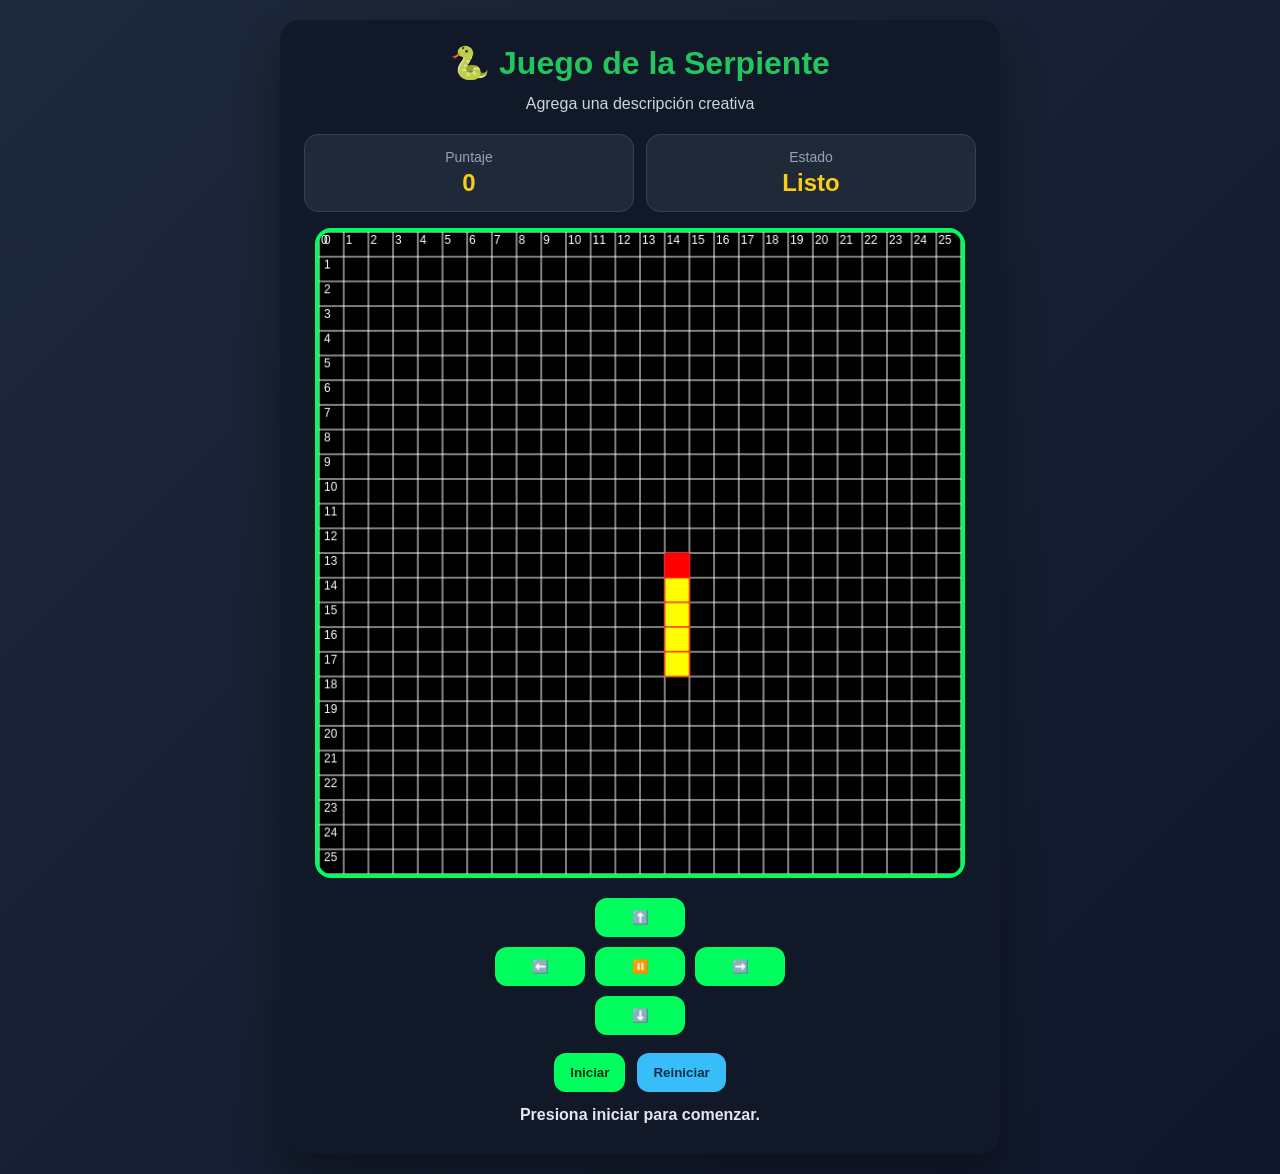
==== index.html @ 5bb53364 "feat: implement grid-based rendering, snake structure, and movement logic" ====
<!DOCTYPE html>
<html lang="es">
<head>
  <meta charset="UTF-8" />
  <meta name="viewport" content="width=device-width, initial-scale=1.0" />
  <title>Juego de la Serpiente - Taller</title>
   <link rel="stylesheet" href="serpiente.css">
</head>
<body>
  <main class="contenedor-juego">
    <h1>🐍 Juego de la Serpiente</h1>
    <p class="descripcion">
      Agrega una descripción creativa
    </p>

    <section class="panel-info">
      <div class="tarjeta-info">
        <span>Puntaje</span>
        <strong id="puntaje">0</strong>
      </div>
      <div class="tarjeta-info">
        <span>Estado</span>
        <strong id="estado">Listo</strong>
      </div>
    </section>

    <canvas id="canvasJuego" width="650" height="650"></canvas>

    <section class="controles">
      <button class="vacio">-</button>
      <button onclick="cambiarDireccion('arriba')">⬆️</button>
      <button class="vacio">-</button>

      <button onclick="cambiarDireccion('izquierda')">⬅️</button>
      <button onclick="pausarJuego()">⏸️</button>
      <button onclick="cambiarDireccion('derecha')">➡️</button>

      <button class="vacio">-</button>
      <button onclick="cambiarDireccion('abajo')">⬇️</button>
      <button class="vacio">-</button>
    </section>

    <section class="acciones">
      <button onclick="iniciarJuego()">Iniciar</button>
      <button class="secundario" onclick="reiniciarJuego()">Reiniciar</button>
    </section>

    <p id="mensaje" class="mensaje">Presiona iniciar para comenzar.</p>
  </main>

  <script src="serpiente.js"></script>
</body>
</html>
---- serpiente.css ----
* {
    box-sizing: border-box;
    margin: 0;
    padding: 0;
    font-family: Arial, Helvetica, sans-serif;
}

body {
    min-height: 100vh;
    background: linear-gradient(135deg, #1e293b, #0f172a);
    color: white;
    display: flex;
    justify-content: center;
    align-items: center;
    padding: 20px;
}

.contenedor-juego {
    width: 100%;
    max-width: 720px;
    background: #111827;
    border-radius: 20px;
    padding: 24px;
    box-shadow: 0 20px 40px rgba(0, 0, 0, 0.35);
    text-align: center;
}

h1 {
    margin-bottom: 10px;
    font-size: 32px;
    color: #22c55e;
}

.descripcion {
    margin-bottom: 18px;
    color: #cbd5e1;
    line-height: 1.5;
}

.panel-info {
    display: flex;
    justify-content: space-between;
    gap: 12px;
    margin-bottom: 16px;
    flex-wrap: wrap;
}

.tarjeta-info {
    flex: 1;
    min-width: 150px;
    background: #1f2937;
    padding: 14px;
    border-radius: 14px;
    border: 1px solid #374151;
}

.tarjeta-info span {
    display: block;
    font-size: 14px;
    color: #94a3b8;
    margin-bottom: 4px;
}

.tarjeta-info strong {
    font-size: 24px;
    color: #facc15;
}

canvas {
    width: 100%;
/* Define el tamaño máximo visual en pantalla para que no se vea estirado ni borroso */
/* Debe coincidir o ser mayor al width="xxx" que pusiste en el HTML */
    max-width: 650px;
    background: #000000;
    border: 4px solid #00ff5e;
    border-radius: 16px;
    display: block;
    margin: 0 auto 20px auto;
}

.controles {
    display: grid;
    grid-template-columns: repeat(3, 90px);
    gap: 10px;
    justify-content: center;
    align-items: center;
    margin-bottom: 18px;
}

.controles button,
.acciones button {
    border: none;
    border-radius: 12px;
    padding: 12px 16px;
    background: #00ff5e;
    color: #052e16;
    font-weight: bold;
    cursor: pointer;
    transition: 0.2s;
}

.controles button:hover,
.acciones button:hover {
    transform: scale(1.05);
    background: #86efac;
}

.vacio {
    visibility: hidden;
}

.acciones {
    display: flex;
    justify-content: center;
    gap: 12px;
    flex-wrap: wrap;
}

.acciones .secundario {
    background: #38bdf8;
    color: #082f49;
}

.mensaje {
    margin-top: 14px;
    color: #e2e8f0;
    min-height: 24px;
    font-weight: bold;
}

@media (max-width: 520px) {
    h1 {
        font-size: 24px;
    }

    .controles {
        grid-template-columns: repeat(3, 75px);
    }

    .controles button,
    .acciones button {
        padding: 10px;
    }
}
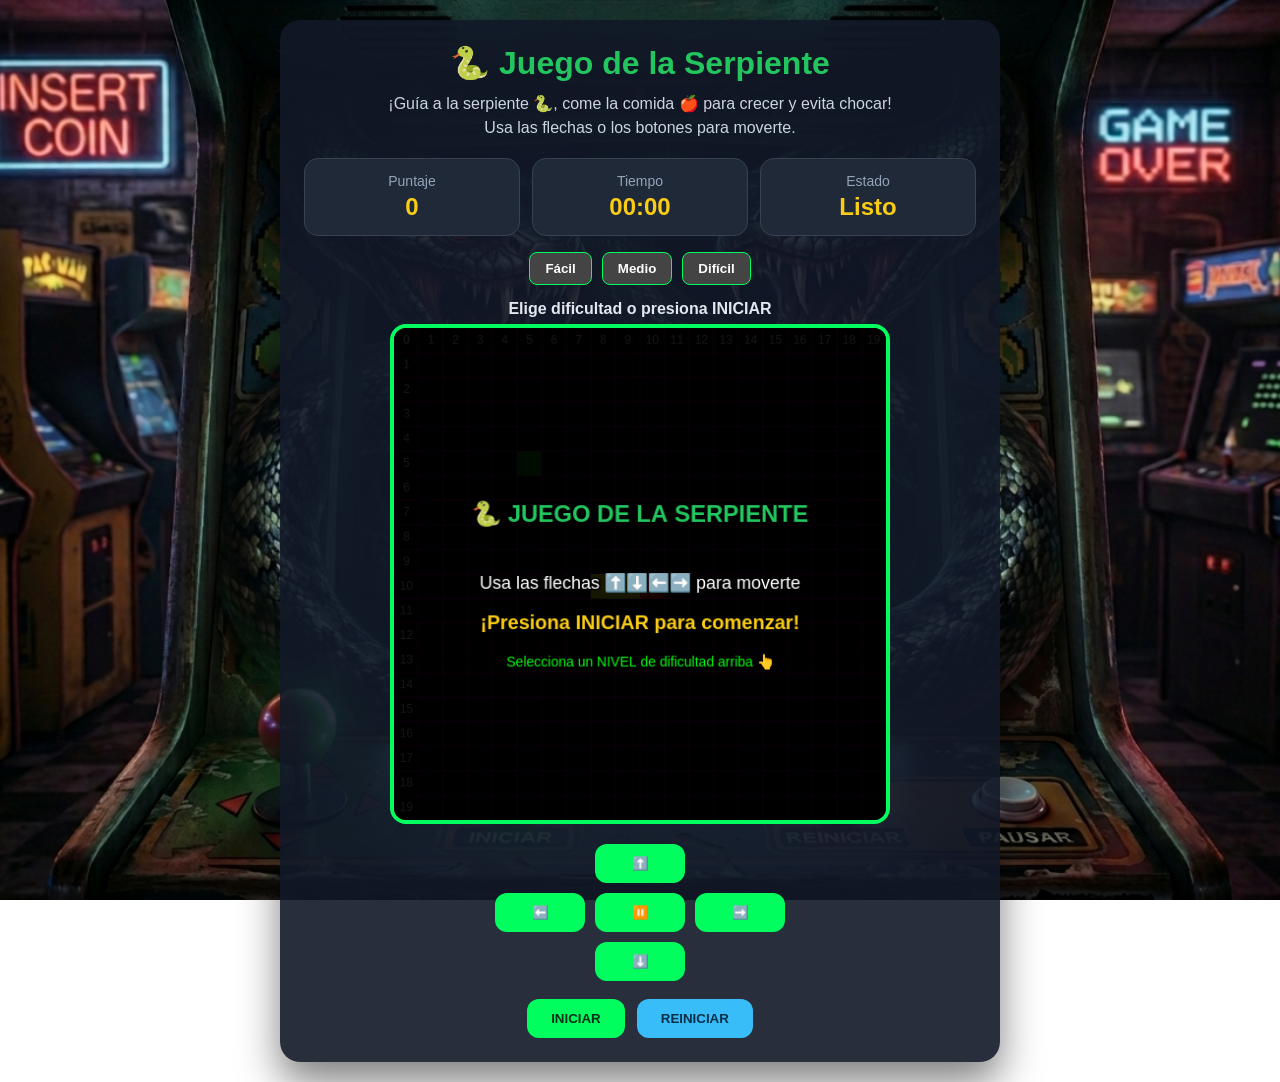
==== commit e46e9016: "Merge game logic and styles from review files to index for Vercel deployment" ====
--- a/index.html
+++ b/index.html
@@ -1,3 +1,4 @@
+<!-- index.html -->
 <!DOCTYPE html>
 <html lang="es">
 <head>
@@ -10,7 +11,8 @@
   <main class="contenedor-juego">
     <h1>🐍 Juego de la Serpiente</h1>
     <p class="descripcion">
-      Agrega una descripción creativa
+      ¡Guía a la serpiente 🐍, come la comida 🍎 para crecer y evita chocar! 
+      <br> Usa las flechas o los botones para moverte.
     </p>
 
     <section class="panel-info">
@@ -19,12 +21,24 @@
         <strong id="puntaje">0</strong>
       </div>
       <div class="tarjeta-info">
+        <span>Tiempo</span>
+        <strong id="tiempo">00:00</strong> 
+      </div>
+      <div class="tarjeta-info">
         <span>Estado</span>
         <strong id="estado">Listo</strong>
       </div>
     </section>
 
-    <canvas id="canvasJuego" width="650" height="650"></canvas>
+    <section class="controles-dificultad">
+      <button onclick="configurarDificultad(300)">Fácil</button>
+      <button onclick="configurarDificultad(150)">Medio</button>
+      <button onclick="configurarDificultad(50)">Difícil</button>
+    </section>
+
+    <p id="mensaje" class="mensaje">Elige dificultad o presiona INICIAR</p>
+
+    <canvas id="canvasJuego" width="500" height="500"></canvas>
 
     <section class="controles">
       <button class="vacio">-</button>
@@ -41,11 +55,10 @@
     </section>
 
     <section class="acciones">
-      <button onclick="iniciarJuego()">Iniciar</button>
-      <button class="secundario" onclick="reiniciarJuego()">Reiniciar</button>
+      <button onclick="iniciarJuego()">INICIAR</button>
+      <button class="secundario" onclick="reiniciarJuego()">REINICIAR</button>
     </section>
 
-    <p id="mensaje" class="mensaje">Presiona iniciar para comenzar.</p>
   </main>
 
   <script src="serpiente.js"></script>
--- a/serpiente.css
+++ b/serpiente.css
@@ -1,3 +1,5 @@
+/* serpiente.css */
+/* 1. RESET Y ESTILOS GLOBALES */
 * {
     box-sizing: border-box;
     margin: 0;
@@ -13,15 +15,25 @@
     justify-content: center;
     align-items: center;
     padding: 20px;
+
+    background-image: url('fondo.png'); /* Asegúrate que el nombre coincida exacto */
+    background-size: cover;             /* Hace que la imagen ocupe toda la pantalla */
+    background-position: center;        /* Centra la imagen para que no se corte raro */
+    background-attachment: fixed;       /* Evita que el fondo se mueva si hay scroll */
+    background-repeat: no-repeat;       /* No permite que la imagen se repita como mosaico */
 }
 
+/* 2. CONTENEDOR PRINCIPAL */
 .contenedor-juego {
     width: 100%;
     max-width: 720px;
-    background: #111827;
+    
+    /* Cambiamos el color sólido por uno con transparencia (0.9 significa 90% opaco) */
+    background: rgba(17, 24, 39, 0.9); 
+    
     border-radius: 20px;
     padding: 24px;
-    box-shadow: 0 20px 40px rgba(0, 0, 0, 0.35);
+    box-shadow: 0 20px 40px rgba(0, 0, 0, 0.5); /* Sombra más fuerte para que resalte */
     text-align: center;
 }
 
@@ -37,6 +49,7 @@
     line-height: 1.5;
 }
 
+/* 3. PANEL DE INFORMACIÓN (PUNTAJE Y ESTADO) */
 .panel-info {
     display: flex;
     justify-content: space-between;
@@ -47,7 +60,7 @@
 
 .tarjeta-info {
     flex: 1;
-    min-width: 150px;
+    min-width: 120px;
     background: #1f2937;
     padding: 14px;
     border-radius: 14px;
@@ -66,11 +79,10 @@
     color: #facc15;
 }
 
+/* 4. AREA DE JUEGO (CANVAS) */
 canvas {
     width: 100%;
-/* Define el tamaño máximo visual en pantalla para que no se vea estirado ni borroso */
-/* Debe coincidir o ser mayor al width="xxx" que pusiste en el HTML */
-    max-width: 650px;
+    max-width: 500px;
     background: #000000;
     border: 4px solid #00ff5e;
     border-radius: 16px;
@@ -78,6 +90,7 @@
     margin: 0 auto 20px auto;
 }
 
+/* 5. CONTROLES DE DIRECCIÓN (FLECHAS) */
 .controles {
     display: grid;
     grid-template-columns: repeat(3, 90px);
@@ -87,8 +100,7 @@
     margin-bottom: 18px;
 }
 
-.controles button,
-.acciones button {
+.controles button {
     border: none;
     border-radius: 12px;
     padding: 12px 16px;
@@ -99,16 +111,30 @@
     transition: 0.2s;
 }
 
-.controles button:hover,
-.acciones button:hover {
-    transform: scale(1.05);
-    background: #86efac;
-}
-
 .vacio {
     visibility: hidden;
 }
 
+/* 6. SECCIÓN DE DIFICULTAD */
+.controles-dificultad {
+    display: flex;
+    justify-content: center;
+    gap: 10px;
+    margin-bottom: 15px;
+}
+
+.controles-dificultad button {
+    background-color: #444;
+    color: white;
+    border: 1px solid #00ff5e;
+    padding: 8px 15px;
+    cursor: pointer;
+    border-radius: 8px;
+    font-weight: bold;
+    transition: 0.2s;
+}
+
+/* 7. ACCIONES PRINCIPALES (INICIAR/REINICIAR) */
 .acciones {
     display: flex;
     justify-content: center;
@@ -116,11 +142,23 @@
     flex-wrap: wrap;
 }
 
+.acciones button {
+    border: none;
+    border-radius: 12px;
+    padding: 12px 24px;
+    background: #00ff5e;
+    color: #052e16;
+    font-weight: bold;
+    cursor: pointer;
+    transition: 0.2s;
+}
+
 .acciones .secundario {
     background: #38bdf8;
     color: #082f49;
 }
 
+/* 8. MENSAJES Y EFECTOS HOVER */
 .mensaje {
     margin-top: 14px;
     color: #e2e8f0;
@@ -128,6 +166,12 @@
     font-weight: bold;
 }
 
+button:hover {
+    transform: scale(1.05);
+    filter: brightness(1.1);
+}
+
+/* 9. RESPONSIVIDAD (ADAPTACIÓN A MÓVILES) */
 @media (max-width: 520px) {
     h1 {
         font-size: 24px;
@@ -141,4 +185,9 @@
     .acciones button {
         padding: 10px;
     }
+    
+    .controles-dificultad {
+        flex-direction: column; /* Botones uno sobre otro en celulares muy pequeños */
+        align-items: center;
+    }
 }
